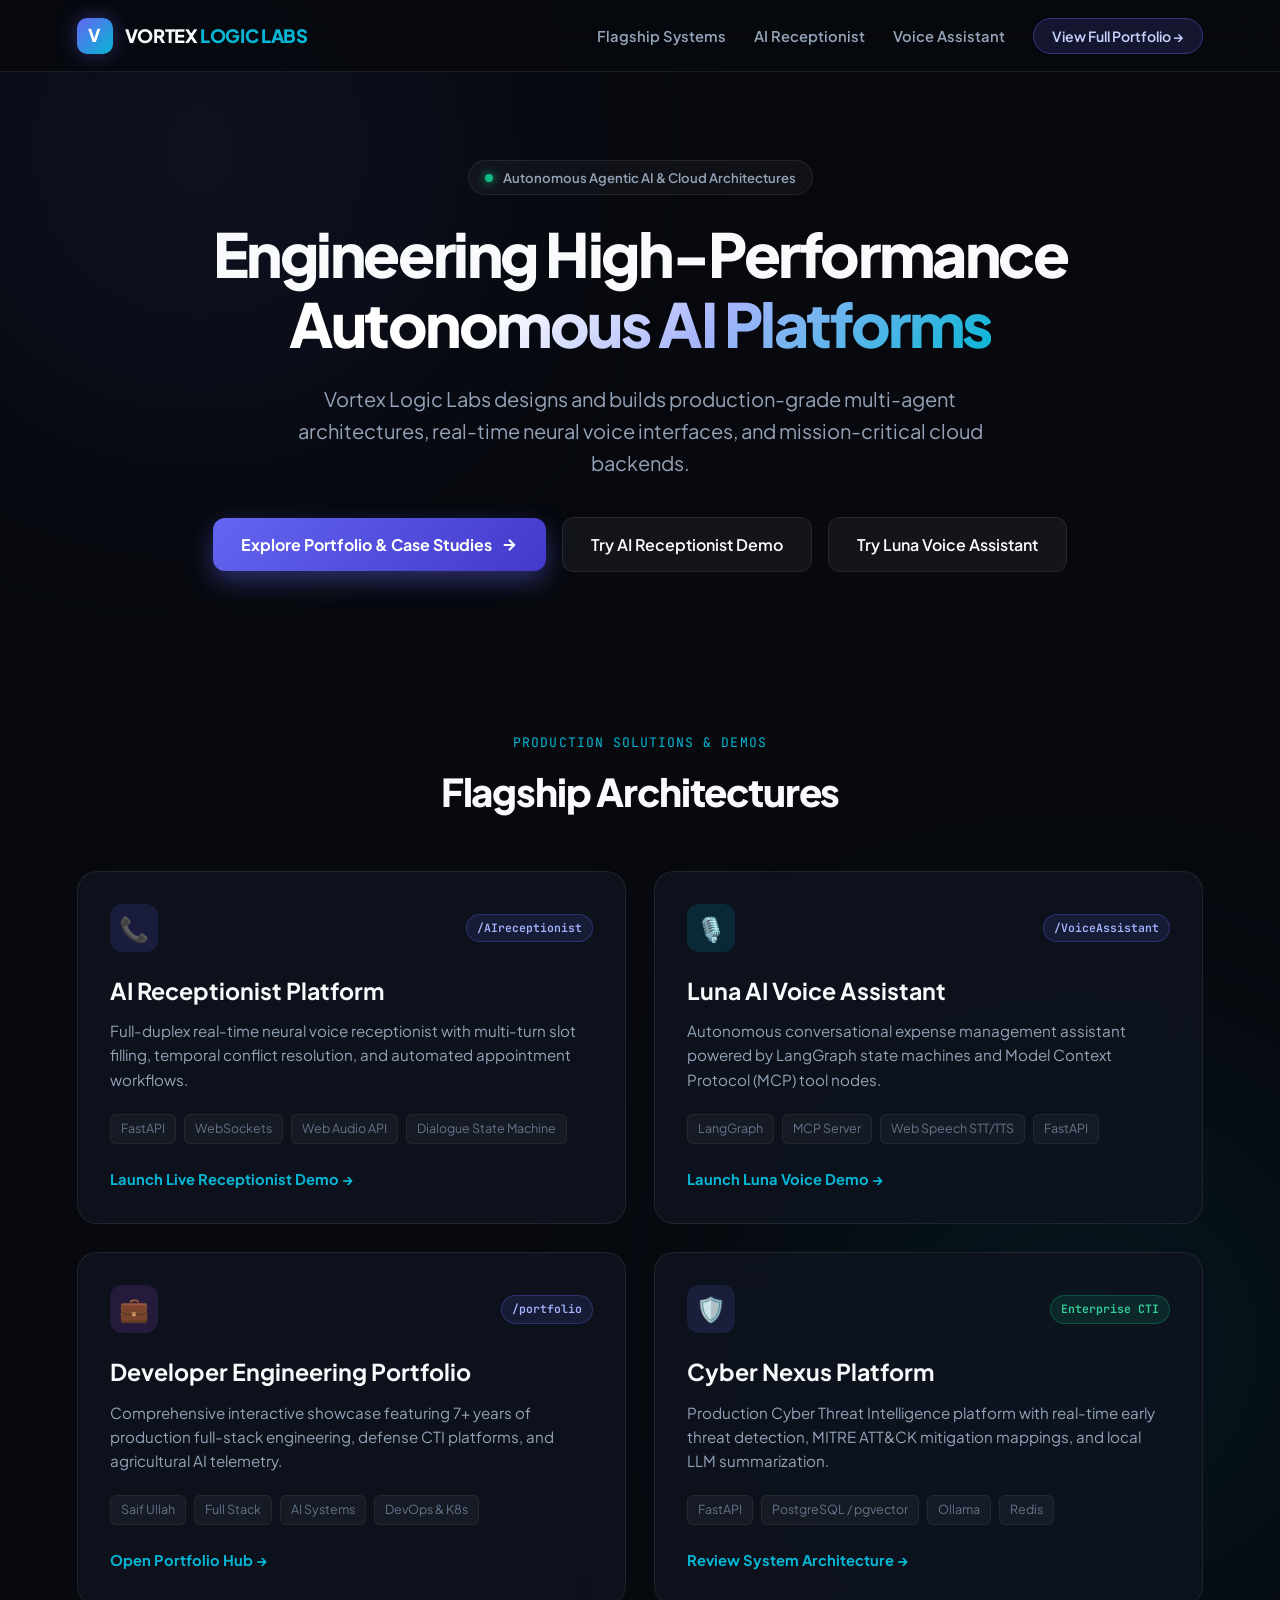
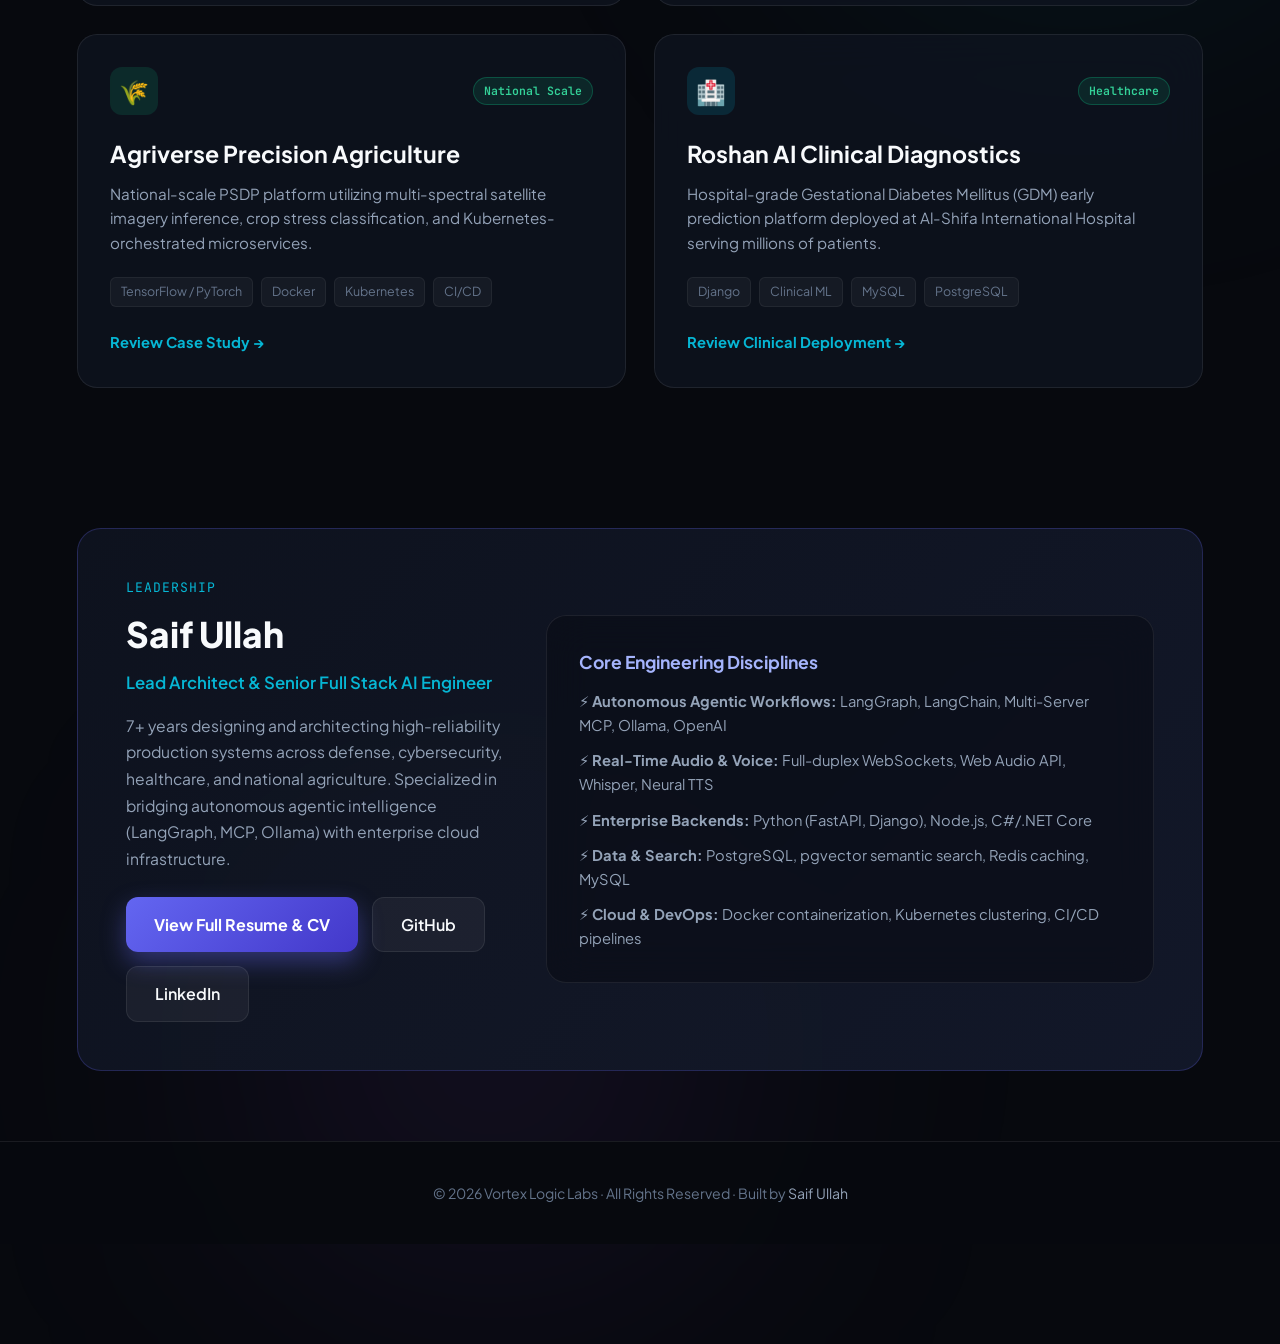
==== index.html @ fcfe2ab9 "Initial commit for Vortex Logic Labs studio site with /portfolio, /AIreceptionist, and /VoiceAssista" ====
<!DOCTYPE html>
<html lang="en">
<head>
  <meta charset="UTF-8" />
  <meta name="viewport" content="width=device-width, initial-scale=1.0" />
  <title>Vortex Logic Labs · Autonomous AI Systems & Cloud-Native Engineering</title>
  <meta name="description" content="Vortex Logic Labs delivers autonomous agentic AI architectures, real-time voice intelligence, and enterprise-grade full-stack platforms." />
  <link rel="preconnect" href="https://fonts.googleapis.com">
  <link rel="preconnect" href="https://fonts.gstatic.com" crossorigin>
  <link href="https://fonts.googleapis.com/css2?family=Plus+Jakarta+Sans:wght@300;400;500;600;700;800&family=JetBrains+Mono:wght@400;500;600&display=swap" rel="stylesheet">
  
  <style>
    :root {
      --bg: #07090e;
      --bg-card: rgba(15, 20, 32, 0.75);
      --bg-card-border: rgba(255, 255, 255, 0.08);
      --bg-card-hover: rgba(24, 32, 52, 0.85);
      
      --primary: #6366f1;
      --primary-glow: rgba(99, 102, 241, 0.4);
      --accent-cyan: #06b6d4;
      --accent-cyan-glow: rgba(6, 182, 212, 0.35);
      --accent-purple: #a855f7;
      --accent-emerald: #10b981;
      
      --text: #f8fafc;
      --text-muted: #94a3b8;
      --text-dim: #64748b;
      
      --font-sans: 'Plus Jakarta Sans', system-ui, -apple-system, sans-serif;
      --font-mono: 'JetBrains Mono', monospace;
    }

    * { box-sizing: border-box; margin: 0; padding: 0; }
    html { scroll-behavior: smooth; }
    body {
      background-color: var(--bg);
      color: var(--text);
      font-family: var(--font-sans);
      line-height: 1.6;
      overflow-x: hidden;
      position: relative;
    }

    /* Ambient Lighting */
    .glow-orb {
      position: absolute;
      border-radius: 50%;
      filter: blur(140px);
      pointer-events: none;
      z-index: 0;
    }
    .glow-top-left {
      width: 600px;
      height: 600px;
      background: radial-gradient(circle, rgba(99, 102, 241, 0.22), transparent 70%);
      top: -150px;
      left: -100px;
    }
    .glow-center-right {
      width: 700px;
      height: 700px;
      background: radial-gradient(circle, rgba(6, 182, 212, 0.16), transparent 70%);
      top: 35%;
      right: -150px;
    }
    .glow-bottom {
      width: 600px;
      height: 600px;
      background: radial-gradient(circle, rgba(168, 85, 247, 0.18), transparent 70%);
      bottom: -100px;
      left: 15%;
    }

    /* Navigation */
    nav {
      position: fixed;
      top: 0;
      left: 0;
      right: 0;
      z-index: 100;
      height: 72px;
      padding: 0 6%;
      display: flex;
      align-items: center;
      justify-content: space-between;
      background: rgba(7, 9, 14, 0.85);
      backdrop-filter: blur(20px);
      border-bottom: 1px solid var(--bg-card-border);
    }
    .brand {
      display: flex;
      align-items: center;
      gap: 12px;
      text-decoration: none;
      color: var(--text);
    }
    .brand-logo {
      width: 36px;
      height: 36px;
      background: linear-gradient(135deg, var(--primary), var(--accent-cyan));
      border-radius: 10px;
      display: flex;
      align-items: center;
      justify-content: center;
      font-weight: 800;
      font-size: 1.1rem;
      color: white;
      box-shadow: 0 0 20px var(--primary-glow);
    }
    .brand-name {
      font-weight: 800;
      font-size: 1.15rem;
      letter-spacing: -0.02em;
    }
    .brand-name span { color: var(--accent-cyan); }
    
    .nav-links {
      display: flex;
      align-items: center;
      gap: 28px;
      list-style: none;
    }
    .nav-links a {
      color: var(--text-muted);
      text-decoration: none;
      font-size: 0.92rem;
      font-weight: 600;
      transition: color 0.2s;
    }
    .nav-links a:hover { color: var(--text); }
    
    .btn-nav-portfolio {
      background: rgba(99, 102, 241, 0.15);
      border: 1px solid rgba(99, 102, 241, 0.4);
      color: #c7d2fe !important;
      padding: 8px 18px;
      border-radius: 24px;
      font-size: 0.88rem !important;
      transition: all 0.25s !important;
    }
    .btn-nav-portfolio:hover {
      background: var(--primary) !important;
      color: white !important;
      box-shadow: 0 0 20px var(--primary-glow);
      transform: translateY(-1px);
    }

    /* Hero Section */
    .hero {
      position: relative;
      z-index: 10;
      padding: 160px 6% 90px 6%;
      max-width: 1300px;
      margin: 0 auto;
      text-align: center;
    }
    .badge-hub {
      display: inline-flex;
      align-items: center;
      gap: 10px;
      background: rgba(255, 255, 255, 0.04);
      border: 1px solid var(--bg-card-border);
      padding: 6px 16px;
      border-radius: 30px;
      font-size: 0.82rem;
      font-weight: 600;
      color: var(--text-muted);
      margin-bottom: 24px;
    }
    .badge-hub .pulse {
      width: 8px;
      height: 8px;
      background: var(--accent-emerald);
      border-radius: 50%;
      box-shadow: 0 0 10px var(--accent-emerald);
    }
    .hero h1 {
      font-size: 3.8rem;
      font-weight: 800;
      line-height: 1.15;
      letter-spacing: -0.04em;
      margin-bottom: 24px;
    }
    .hero h1 .gradient-text {
      background: linear-gradient(135deg, #fff 30%, #a5b4fc 60%, var(--accent-cyan) 100%);
      -webkit-background-clip: text;
      -webkit-text-fill-color: transparent;
    }
    .hero-lead {
      font-size: 1.25rem;
      color: var(--text-muted);
      max-width: 760px;
      margin: 0 auto 38px auto;
      line-height: 1.6;
    }
    .hero-actions {
      display: flex;
      align-items: center;
      justify-content: center;
      gap: 16px;
      flex-wrap: wrap;
    }
    .btn-primary {
      background: linear-gradient(135deg, var(--primary), #4338ca);
      color: white;
      text-decoration: none;
      padding: 14px 28px;
      border-radius: 12px;
      font-weight: 700;
      font-size: 1rem;
      box-shadow: 0 10px 25px var(--primary-glow);
      transition: all 0.25s;
      display: inline-flex;
      align-items: center;
      gap: 8px;
    }
    .btn-primary:hover {
      transform: translateY(-2px);
      box-shadow: 0 16px 32px var(--primary-glow);
    }
    .btn-secondary {
      background: rgba(255, 255, 255, 0.05);
      border: 1px solid var(--bg-card-border);
      color: var(--text);
      text-decoration: none;
      padding: 14px 28px;
      border-radius: 12px;
      font-weight: 600;
      font-size: 1rem;
      transition: all 0.2s;
      display: inline-flex;
      align-items: center;
      gap: 8px;
    }
    .btn-secondary:hover {
      background: rgba(255, 255, 255, 0.1);
      border-color: rgba(255, 255, 255, 0.2);
    }

    /* Live Systems Showcase Grid */
    .section-wrap {
      position: relative;
      z-index: 10;
      padding: 70px 6%;
      max-width: 1300px;
      margin: 0 auto;
    }
    .section-header {
      margin-bottom: 48px;
      text-align: center;
    }
    .section-tag {
      font-family: var(--font-mono);
      font-size: 0.82rem;
      color: var(--accent-cyan);
      text-transform: uppercase;
      letter-spacing: 0.08em;
      margin-bottom: 8px;
      display: block;
    }
    .section-title {
      font-size: 2.4rem;
      font-weight: 800;
      letter-spacing: -0.03em;
    }
    
    .grid-cards {
      display: grid;
      grid-template-columns: repeat(auto-fit, minmax(360px, 1fr));
      gap: 28px;
    }
    .card {
      background: var(--bg-card);
      backdrop-filter: blur(20px);
      border: 1px solid var(--bg-card-border);
      border-radius: 20px;
      padding: 32px;
      transition: all 0.3s cubic-bezier(0.4, 0, 0.2, 1);
      display: flex;
      flex-direction: column;
      position: relative;
      overflow: hidden;
    }
    .card:hover {
      transform: translateY(-5px);
      border-color: rgba(99, 102, 241, 0.35);
      box-shadow: 0 20px 40px rgba(0, 0, 0, 0.5);
    }
    .card-top {
      display: flex;
      align-items: center;
      justify-content: space-between;
      margin-bottom: 20px;
    }
    .card-icon {
      width: 48px;
      height: 48px;
      border-radius: 12px;
      display: flex;
      align-items: center;
      justify-content: center;
      font-size: 1.5rem;
    }
    .icon-indigo { background: rgba(99, 102, 241, 0.15); color: var(--primary); }
    .icon-cyan { background: rgba(6, 182, 212, 0.15); color: var(--accent-cyan); }
    .icon-purple { background: rgba(168, 85, 247, 0.15); color: var(--accent-purple); }
    .icon-green { background: rgba(16, 185, 129, 0.15); color: var(--accent-emerald); }

    .live-badge {
      font-family: var(--font-mono);
      font-size: 0.72rem;
      font-weight: 600;
      padding: 4px 10px;
      border-radius: 20px;
      background: rgba(16, 185, 129, 0.12);
      border: 1px solid rgba(16, 185, 129, 0.3);
      color: #34d399;
    }
    .route-badge {
      font-family: var(--font-mono);
      font-size: 0.72rem;
      font-weight: 600;
      padding: 4px 10px;
      border-radius: 20px;
      background: rgba(99, 102, 241, 0.12);
      border: 1px solid rgba(99, 102, 241, 0.3);
      color: #a5b4fc;
    }
    .card h3 {
      font-size: 1.45rem;
      font-weight: 700;
      margin-bottom: 10px;
    }
    .card p {
      font-size: 0.95rem;
      color: var(--text-muted);
      line-height: 1.6;
      margin-bottom: 22px;
      flex: 1;
    }
    .card-tags {
      display: flex;
      flex-wrap: wrap;
      gap: 8px;
      margin-bottom: 24px;
    }
    .tag {
      font-size: 0.78rem;
      padding: 4px 10px;
      border-radius: 6px;
      background: rgba(255, 255, 255, 0.04);
      color: var(--text-dim);
      border: 1px solid rgba(255, 255, 255, 0.06);
    }
    .card-link {
      display: inline-flex;
      align-items: center;
      gap: 6px;
      font-size: 0.92rem;
      font-weight: 700;
      color: var(--accent-cyan);
      text-decoration: none;
      transition: gap 0.2s;
    }
    .card-link:hover { gap: 10px; }

    /* Founder Section */
    .founder-box {
      background: linear-gradient(135deg, rgba(15, 20, 32, 0.9), rgba(20, 26, 44, 0.9));
      border: 1px solid rgba(99, 102, 241, 0.25);
      border-radius: 24px;
      padding: 48px;
      display: grid;
      grid-template-columns: 1fr 1.6fr;
      gap: 40px;
      align-items: center;
    }
    .founder-info h2 {
      font-size: 2.2rem;
      font-weight: 800;
      margin-bottom: 8px;
    }
    .founder-role {
      font-size: 1.05rem;
      color: var(--accent-cyan);
      font-weight: 600;
      margin-bottom: 16px;
    }
    .founder-desc {
      color: var(--text-muted);
      font-size: 0.98rem;
      margin-bottom: 24px;
      line-height: 1.7;
    }
    .founder-actions {
      display: flex;
      gap: 14px;
      flex-wrap: wrap;
    }

    /* Footer */
    footer {
      position: relative;
      z-index: 10;
      border-top: 1px solid var(--bg-card-border);
      background: rgba(7, 9, 14, 0.95);
      padding: 40px 6%;
      text-align: center;
      font-size: 0.88rem;
      color: var(--text-dim);
    }
    footer a { color: var(--text-muted); text-decoration: none; }
    footer a:hover { color: var(--text); }

    @media (max-width: 860px) {
      .hero h1 { font-size: 2.7rem; }
      .founder-box { grid-template-columns: 1fr; padding: 32px; }
      .nav-links { display: none; }
    }
  </style>
</head>
<body>
  <!-- Ambient orbs -->
  <div class="glow-orb glow-top-left"></div>
  <div class="glow-orb glow-center-right"></div>
  <div class="glow-orb glow-bottom"></div>

  <!-- Navigation -->
  <nav>
    <a href="/" class="brand">
      <div class="brand-logo">V</div>
      <div class="brand-name">VORTEX <span>LOGIC LABS</span></div>
    </a>
    <ul class="nav-links">
      <li><a href="#systems">Flagship Systems</a></li>
      <li><a href="/AIreceptionist">AI Receptionist</a></li>
      <li><a href="/VoiceAssistant">Voice Assistant</a></li>
      <li><a href="/portfolio" class="btn-nav-portfolio">View Full Portfolio →</a></li>
    </ul>
  </nav>

  <!-- Hero Section -->
  <header class="hero">
    <div class="badge-hub">
      <span class="pulse"></span>
      <span>Autonomous Agentic AI & Cloud Architectures</span>
    </div>
    <h1>Engineering High-Performance <br /><span class="gradient-text">Autonomous AI Platforms</span></h1>
    <p class="hero-lead">
      Vortex Logic Labs designs and builds production-grade multi-agent architectures, real-time neural voice interfaces, and mission-critical cloud backends.
    </p>
    <div class="hero-actions">
      <a href="/portfolio" class="btn-primary">
        Explore Portfolio & Case Studies
        <svg viewBox="0 0 24 24" width="18" height="18" fill="none" stroke="currentColor" stroke-width="2.5"><path d="M5 12h14M12 5l7 7-7 7"/></svg>
      </a>
      <a href="/AIreceptionist" class="btn-secondary">
        Try AI Receptionist Demo
      </a>
      <a href="/VoiceAssistant" class="btn-secondary">
        Try Luna Voice Assistant
      </a>
    </div>
  </header>

  <!-- Flagship Systems Section -->
  <section class="section-wrap" id="systems">
    <div class="section-header">
      <span class="section-tag">Production Solutions & Demos</span>
      <h2 class="section-title">Flagship Architectures</h2>
    </div>

    <div class="grid-cards">
      <!-- Card 1: AI Receptionist -->
      <div class="card">
        <div class="card-top">
          <div class="card-icon icon-indigo">📞</div>
          <span class="route-badge">/AIreceptionist</span>
        </div>
        <h3>AI Receptionist Platform</h3>
        <p>Full-duplex real-time neural voice receptionist with multi-turn slot filling, temporal conflict resolution, and automated appointment workflows.</p>
        <div class="card-tags">
          <span class="tag">FastAPI</span>
          <span class="tag">WebSockets</span>
          <span class="tag">Web Audio API</span>
          <span class="tag">Dialogue State Machine</span>
        </div>
        <a href="/AIreceptionist" class="card-link">Launch Live Receptionist Demo →</a>
      </div>

      <!-- Card 2: Voice Assistant -->
      <div class="card">
        <div class="card-top">
          <div class="card-icon icon-cyan">🎙️</div>
          <span class="route-badge">/VoiceAssistant</span>
        </div>
        <h3>Luna AI Voice Assistant</h3>
        <p>Autonomous conversational expense management assistant powered by LangGraph state machines and Model Context Protocol (MCP) tool nodes.</p>
        <div class="card-tags">
          <span class="tag">LangGraph</span>
          <span class="tag">MCP Server</span>
          <span class="tag">Web Speech STT/TTS</span>
          <span class="tag">FastAPI</span>
        </div>
        <a href="/VoiceAssistant" class="card-link">Launch Luna Voice Demo →</a>
      </div>

      <!-- Card 3: Portfolio -->
      <div class="card">
        <div class="card-top">
          <div class="card-icon icon-purple">💼</div>
          <span class="route-badge">/portfolio</span>
        </div>
        <h3>Developer Engineering Portfolio</h3>
        <p>Comprehensive interactive showcase featuring 7+ years of production full-stack engineering, defense CTI platforms, and agricultural AI telemetry.</p>
        <div class="card-tags">
          <span class="tag">Saif Ullah</span>
          <span class="tag">Full Stack</span>
          <span class="tag">AI Systems</span>
          <span class="tag">DevOps & K8s</span>
        </div>
        <a href="/portfolio" class="card-link">Open Portfolio Hub →</a>
      </div>

      <!-- Card 4: Cyber Nexus -->
      <div class="card">
        <div class="card-top">
          <div class="card-icon icon-indigo">🛡️</div>
          <span class="live-badge">Enterprise CTI</span>
        </div>
        <h3>Cyber Nexus Platform</h3>
        <p>Production Cyber Threat Intelligence platform with real-time early threat detection, MITRE ATT&CK mitigation mappings, and local LLM summarization.</p>
        <div class="card-tags">
          <span class="tag">FastAPI</span>
          <span class="tag">PostgreSQL / pgvector</span>
          <span class="tag">Ollama</span>
          <span class="tag">Redis</span>
        </div>
        <a href="/portfolio#cybernexus" class="card-link">Review System Architecture →</a>
      </div>

      <!-- Card 5: Agriverse -->
      <div class="card">
        <div class="card-top">
          <div class="card-icon icon-green">🌾</div>
          <span class="live-badge">National Scale</span>
        </div>
        <h3>Agriverse Precision Agriculture</h3>
        <p>National-scale PSDP platform utilizing multi-spectral satellite imagery inference, crop stress classification, and Kubernetes-orchestrated microservices.</p>
        <div class="card-tags">
          <span class="tag">TensorFlow / PyTorch</span>
          <span class="tag">Docker</span>
          <span class="tag">Kubernetes</span>
          <span class="tag">CI/CD</span>
        </div>
        <a href="/portfolio#agriverse" class="card-link">Review Case Study →</a>
      </div>

      <!-- Card 6: Roshan AI -->
      <div class="card">
        <div class="card-top">
          <div class="card-icon icon-cyan">🏥</div>
          <span class="live-badge">Healthcare</span>
        </div>
        <h3>Roshan AI Clinical Diagnostics</h3>
        <p>Hospital-grade Gestational Diabetes Mellitus (GDM) early prediction platform deployed at Al-Shifa International Hospital serving millions of patients.</p>
        <div class="card-tags">
          <span class="tag">Django</span>
          <span class="tag">Clinical ML</span>
          <span class="tag">MySQL</span>
          <span class="tag">PostgreSQL</span>
        </div>
        <a href="/portfolio#roshan" class="card-link">Review Clinical Deployment →</a>
      </div>
    </div>
  </section>

  <!-- Founder Spotlight Section -->
  <section class="section-wrap">
    <div class="founder-box">
      <div class="founder-info">
        <span class="section-tag">Leadership</span>
        <h2>Saif Ullah</h2>
        <div class="founder-role">Lead Architect & Senior Full Stack AI Engineer</div>
        <div class="founder-desc">
          7+ years designing and architecting high-reliability production systems across defense, cybersecurity, healthcare, and national agriculture. Specialized in bridging autonomous agentic intelligence (LangGraph, MCP, Ollama) with enterprise cloud infrastructure.
        </div>
        <div class="founder-actions">
          <a href="/portfolio" class="btn-primary">View Full Resume & CV</a>
          <a href="https://github.com/saifullahsohail123" target="_blank" class="btn-secondary">GitHub</a>
          <a href="https://www.linkedin.com/in/saif-ullah-sohail/" target="_blank" class="btn-secondary">LinkedIn</a>
        </div>
      </div>
      <div>
        <!-- Tech Architecture Overview Card -->
        <div class="card" style="background: rgba(10, 14, 24, 0.7);">
          <h4 style="margin-bottom: 14px; font-size: 1.1rem; color: #a5b4fc;">Core Engineering Disciplines</h4>
          <ul style="list-style: none; display: flex; flex-direction: column; gap: 12px; font-size: 0.92rem; color: var(--text-muted);">
            <li>⚡ <strong>Autonomous Agentic Workflows:</strong> LangGraph, LangChain, Multi-Server MCP, Ollama, OpenAI</li>
            <li>⚡ <strong>Real-Time Audio & Voice:</strong> Full-duplex WebSockets, Web Audio API, Whisper, Neural TTS</li>
            <li>⚡ <strong>Enterprise Backends:</strong> Python (FastAPI, Django), Node.js, C#/.NET Core</li>
            <li>⚡ <strong>Data & Search:</strong> PostgreSQL, pgvector semantic search, Redis caching, MySQL</li>
            <li>⚡ <strong>Cloud & DevOps:</strong> Docker containerization, Kubernetes clustering, CI/CD pipelines</li>
          </ul>
        </div>
      </div>
    </div>
  </section>

  <!-- Footer -->
  <footer>
    <p>© 2026 Vortex Logic Labs · All Rights Reserved · Built by <a href="/portfolio">Saif Ullah</a></p>
  </footer>
</body>
</html>
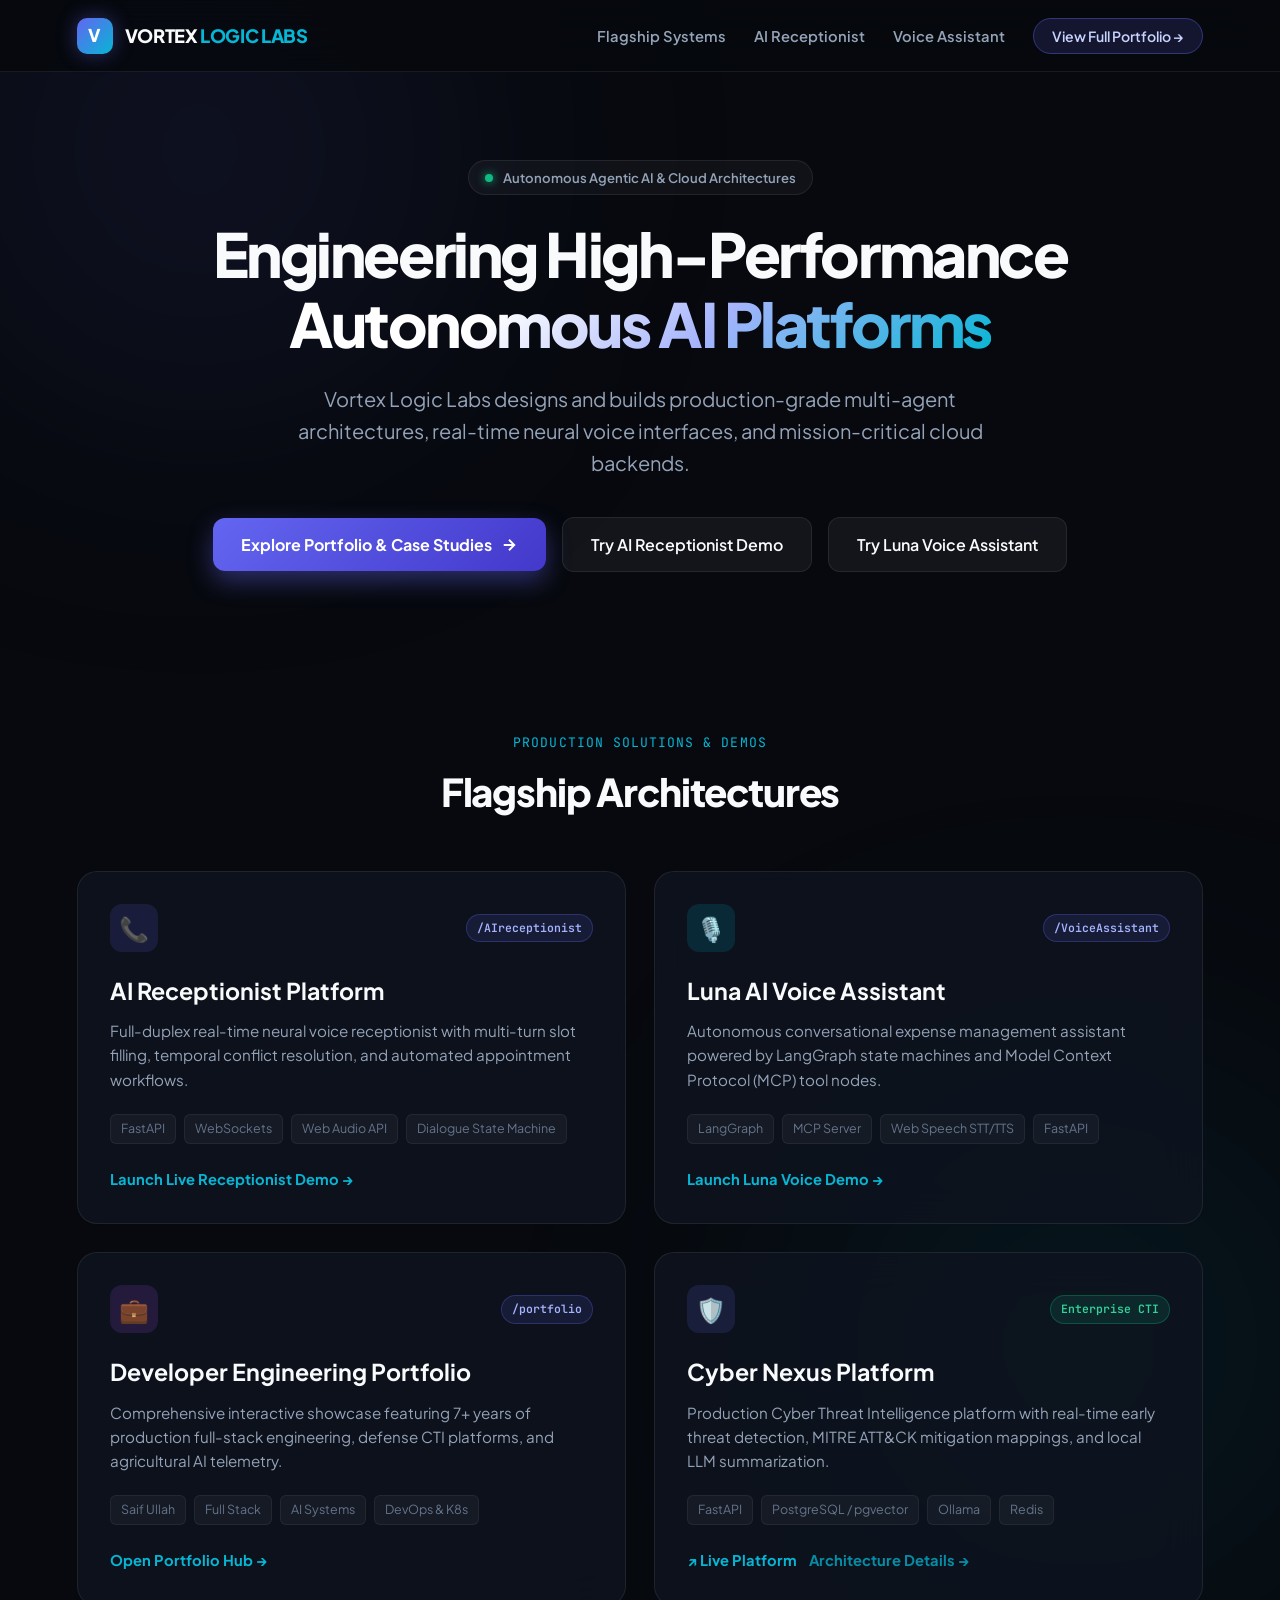
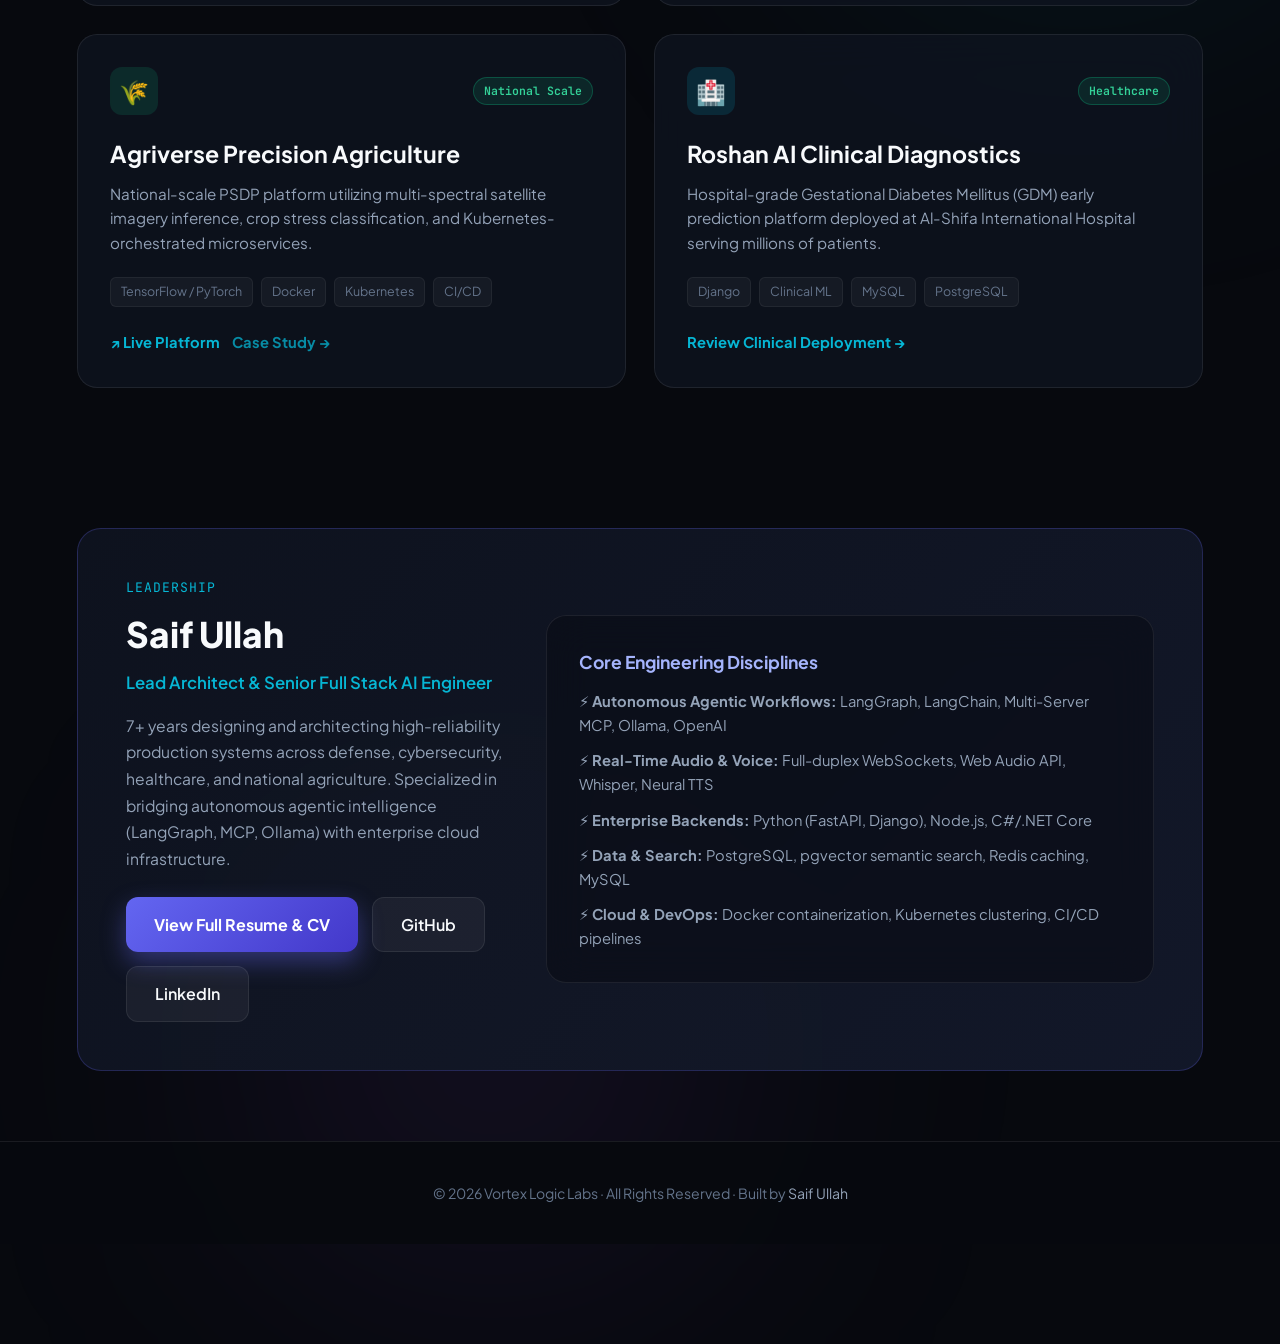
==== commit 76f5997e: "Add live site links for Cyber Nexus and Agriverse in portfolio and studio landing page" ====
--- a/index.html
+++ b/index.html
@@ -537,7 +537,10 @@
           <span class="tag">Ollama</span>
           <span class="tag">Redis</span>
         </div>
-        <a href="/portfolio#cybernexus" class="card-link">Review System Architecture →</a>
+        <div style="display:flex;gap:12px;flex-wrap:wrap">
+          <a href="https://cyber-nexus.tech/" target="_blank" class="card-link">↗ Live Platform</a>
+          <a href="/portfolio#cybernexus" class="card-link" style="opacity:0.75">Architecture Details →</a>
+        </div>
       </div>
 
       <!-- Card 5: Agriverse -->
@@ -554,7 +557,10 @@
           <span class="tag">Kubernetes</span>
           <span class="tag">CI/CD</span>
         </div>
-        <a href="/portfolio#agriverse" class="card-link">Review Case Study →</a>
+        <div style="display:flex;gap:12px;flex-wrap:wrap">
+          <a href="https://agriverse.org.pk/" target="_blank" class="card-link">↗ Live Platform</a>
+          <a href="/portfolio#agriverse" class="card-link" style="opacity:0.75">Case Study →</a>
+        </div>
       </div>
 
       <!-- Card 6: Roshan AI -->
@@ -614,3 +620,4 @@
   </footer>
 </body>
 </html>
+
